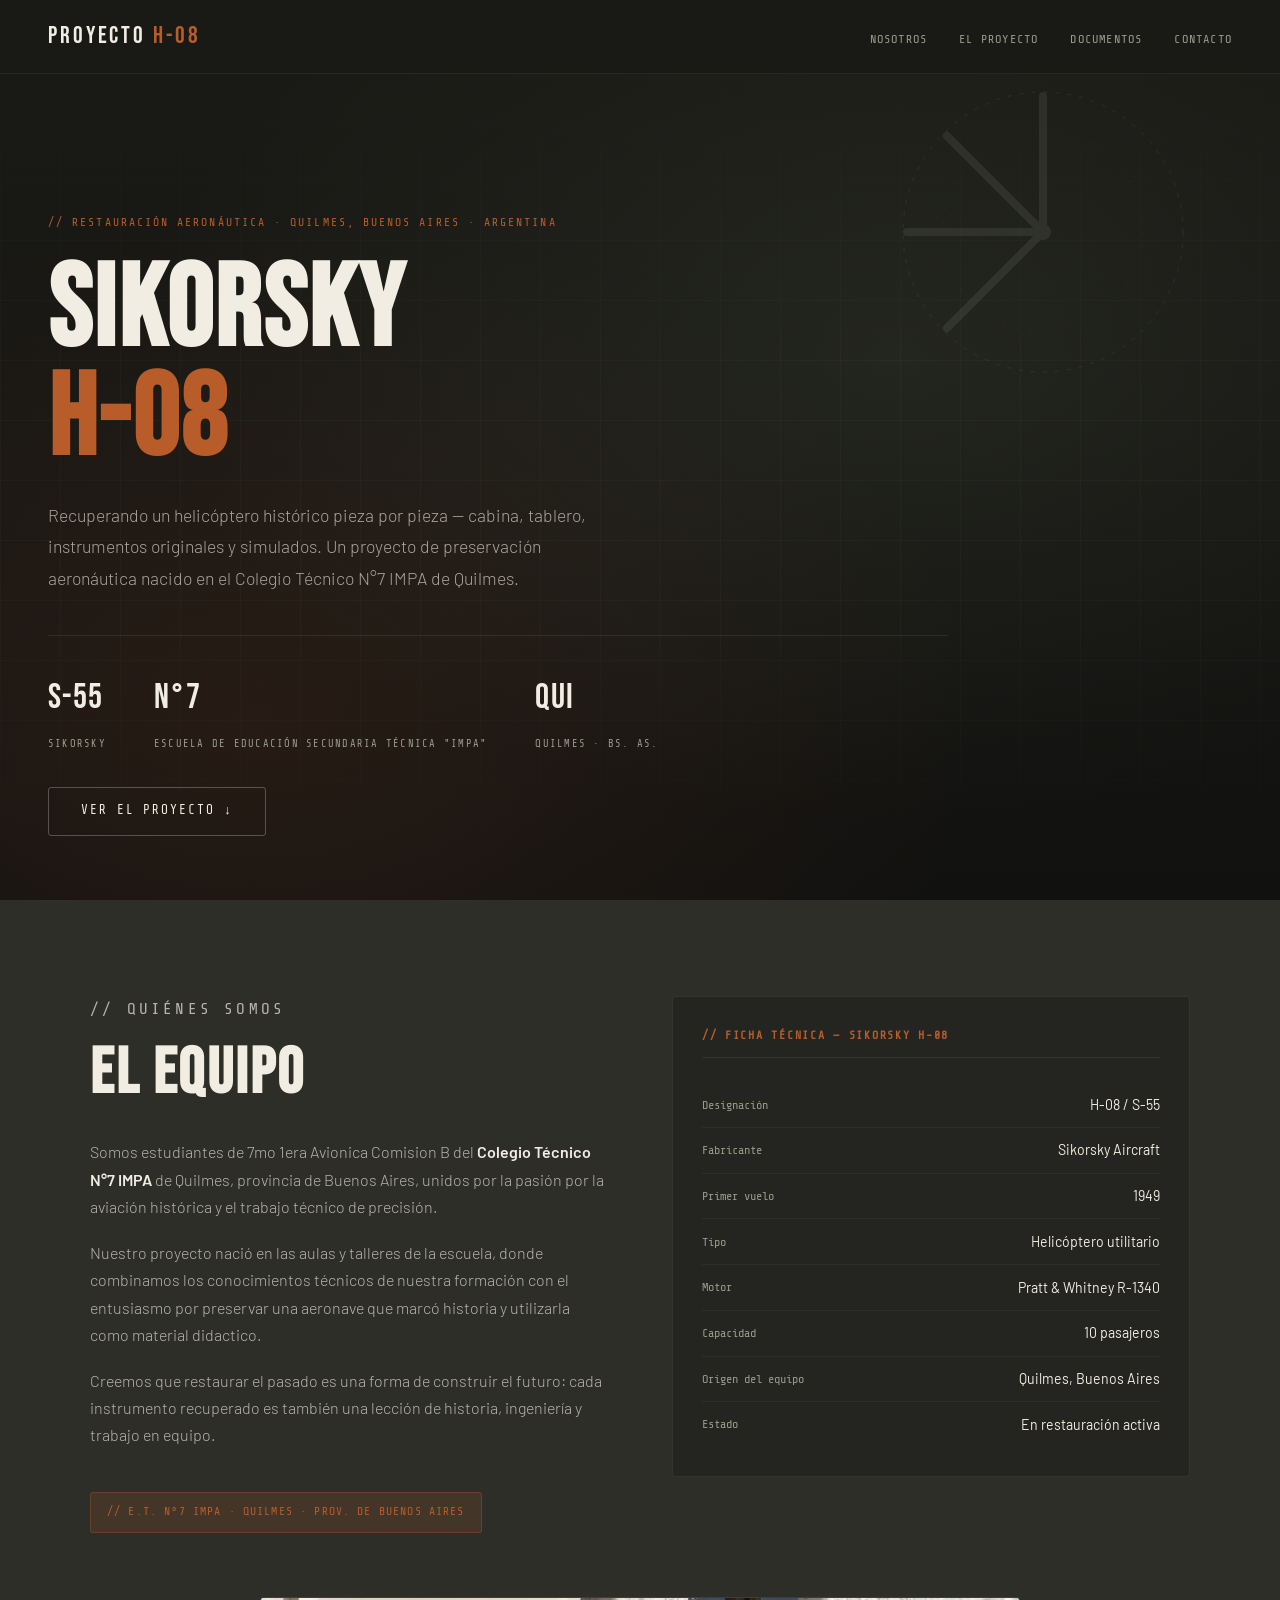
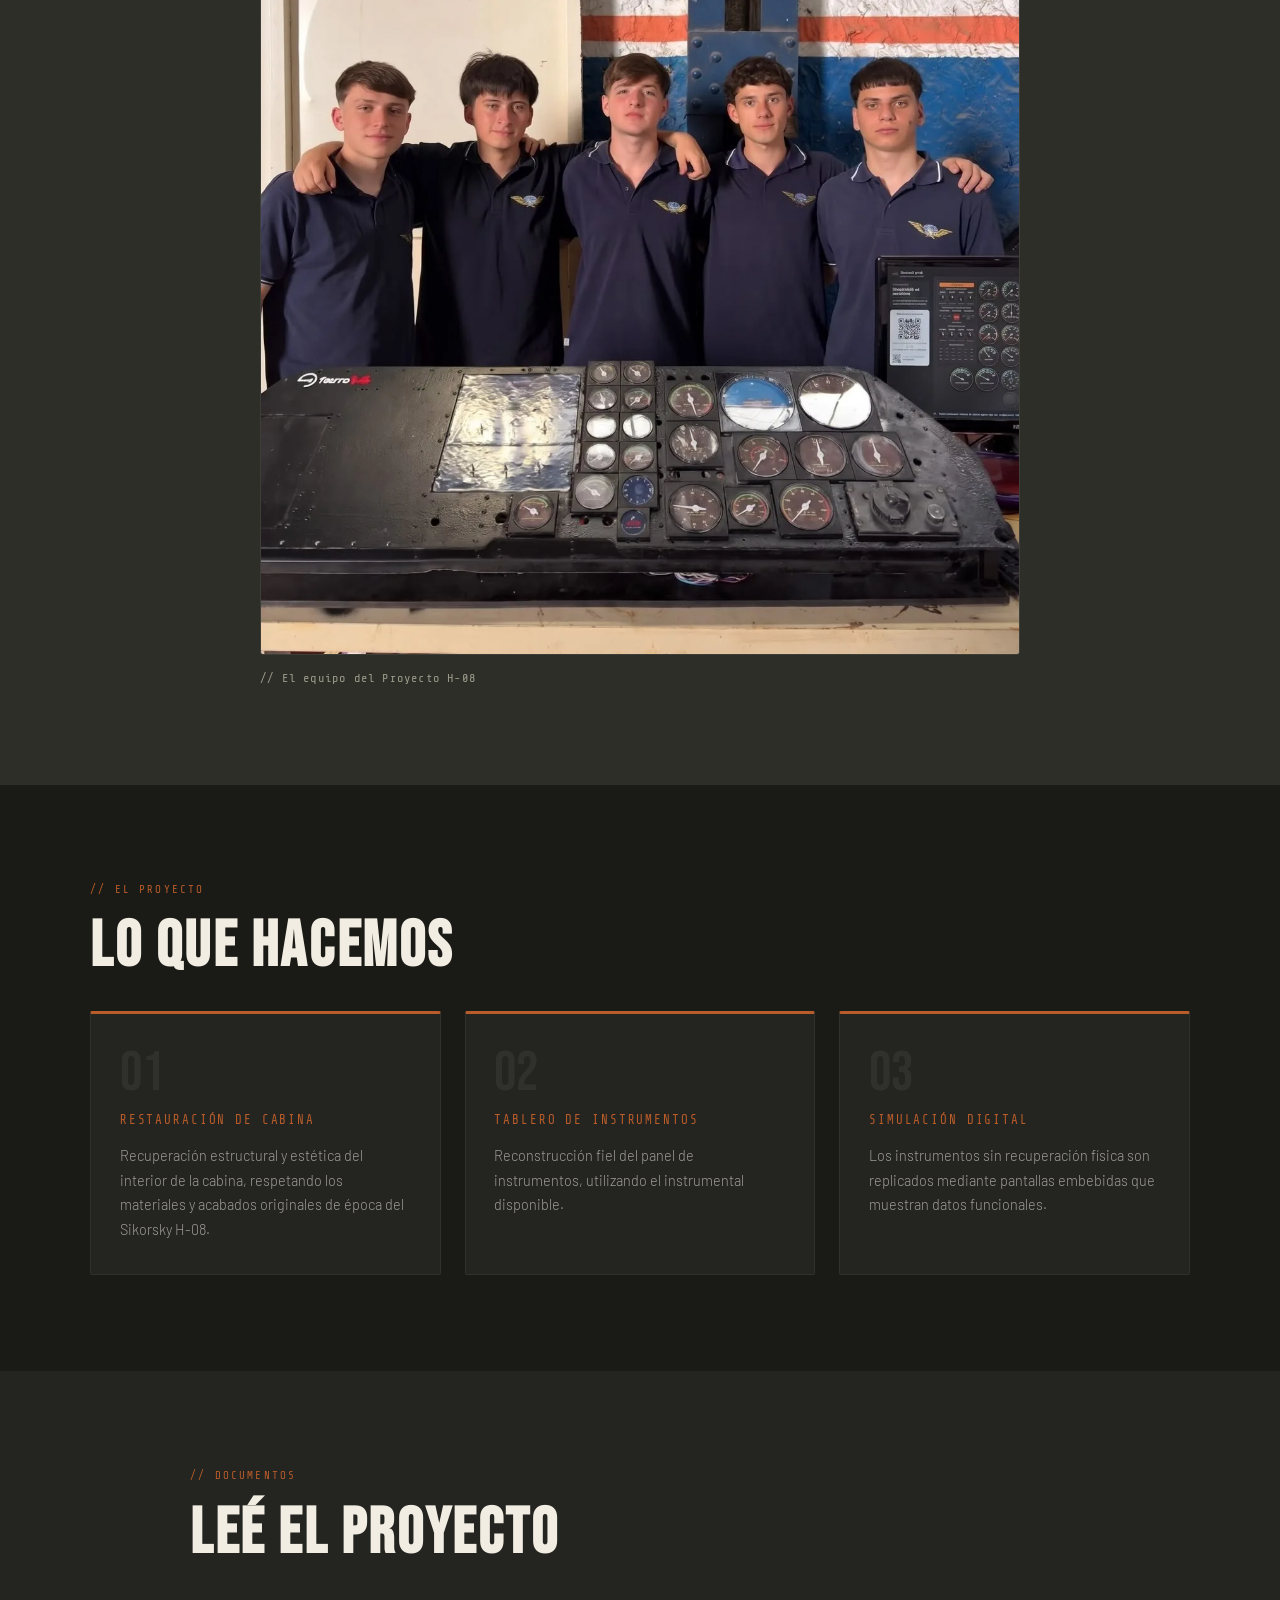
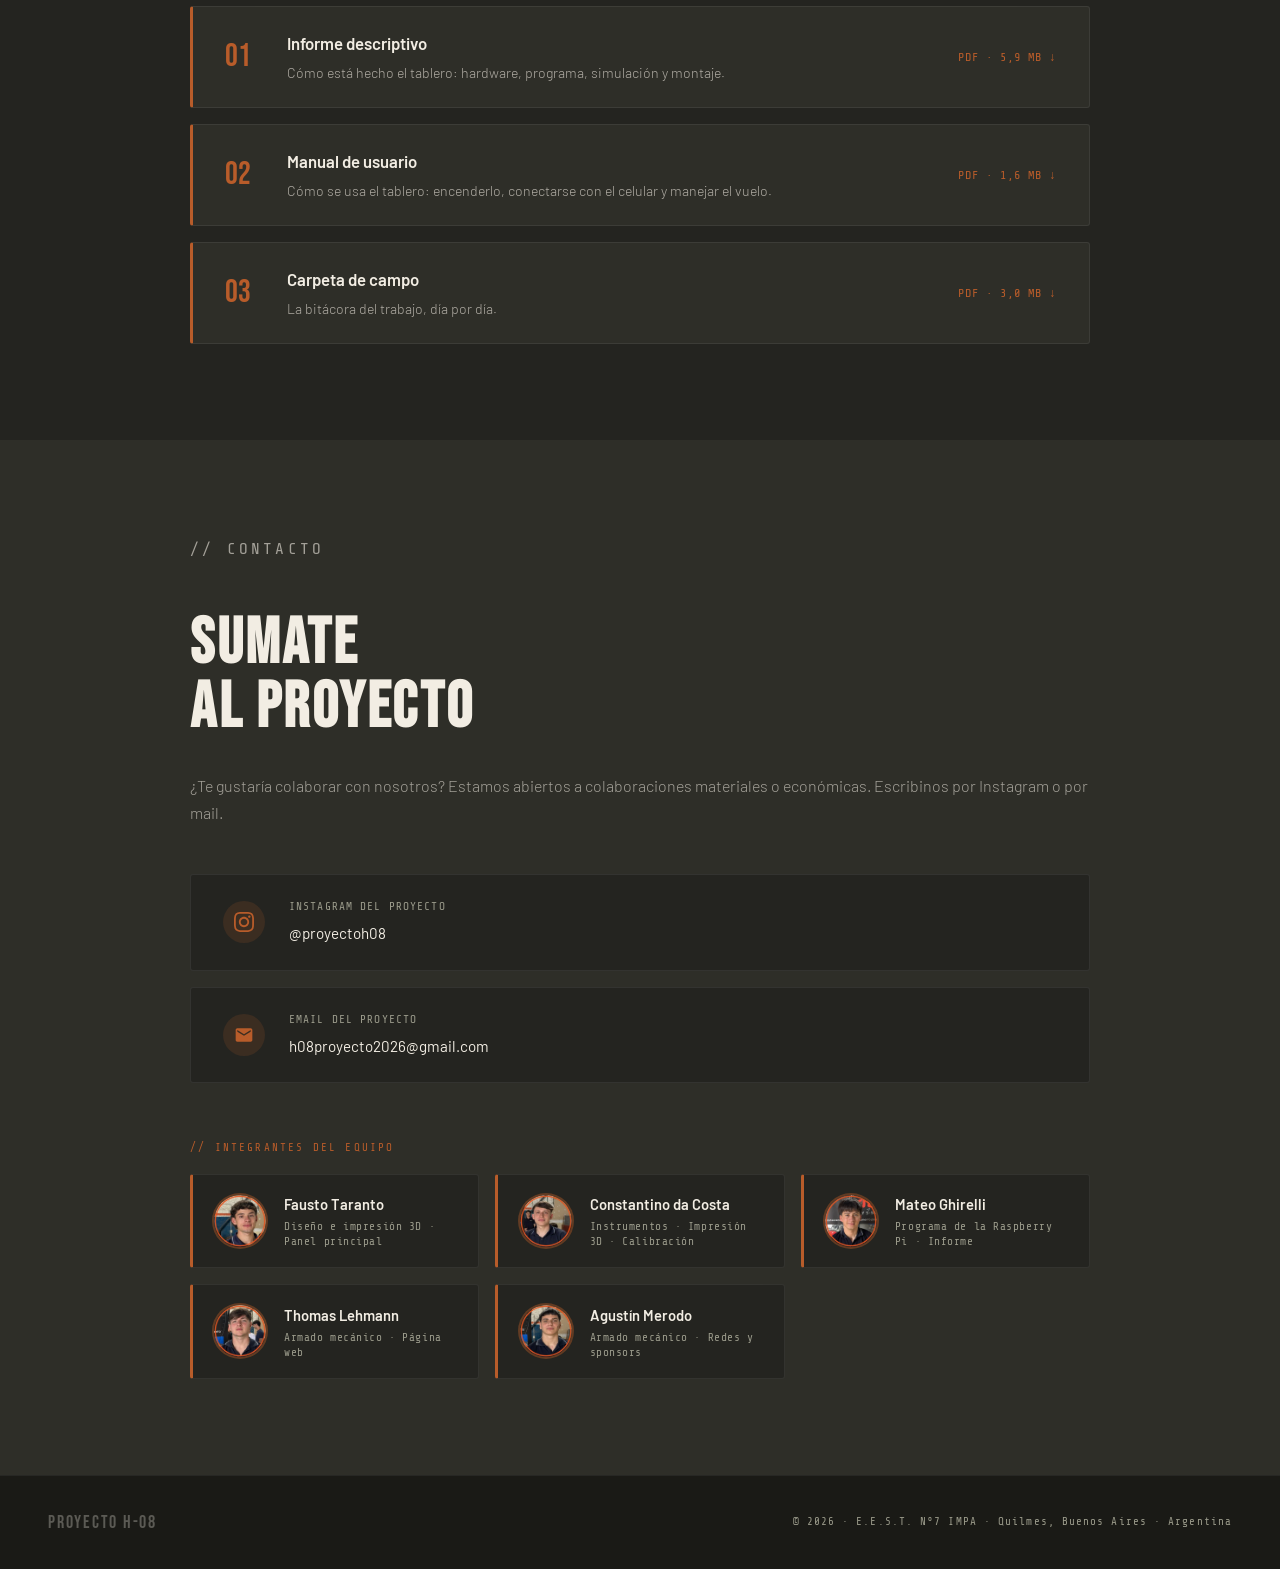
==== Web/index.html @ 8efd5e8c "pagina" ====
<!DOCTYPE html>
<html lang="es">
<head>
  <meta charset="UTF-8" />
  <meta name="viewport" content="width=device-width, initial-scale=1.0" />
  <title>Proyecto H-08 | Restauración Sikorsky</title>
  <meta name="description" content="Proyecto de restauración del Sikorsky H-08 por alumnos del Colegio Técnico N°7 IMPA de Quilmes, Buenos Aires." />
  <link rel="icon" type="image/png" href="img/favicon.png" />
  <link rel="apple-touch-icon" href="img/apple-touch-icon.png" />
  <meta name="theme-color" content="#1a1a16" />
  <!-- Lo que se ve al compartir el link (WhatsApp, Instagram, Facebook) -->
  <meta property="og:type" content="website" />
  <meta property="og:site_name" content="Proyecto H-08" />
  <meta property="og:title" content="Proyecto H-08 · Restauración del Sikorsky S-55" />
  <meta property="og:description" content="Proyecto de restauración del Sikorsky H-08 por alumnos del Colegio Técnico N°7 IMPA de Quilmes, Buenos Aires." />
  <meta property="og:url" content="https://proyecto-h08.github.io/" />
  <meta property="og:image" content="https://proyecto-h08.github.io/img/compartir.jpg" />
  <meta property="og:image:width" content="1200" />
  <meta property="og:image:height" content="630" />
  <meta property="og:locale" content="es_AR" />
  <meta name="twitter:card" content="summary_large_image" />
  <link rel="preconnect" href="https://fonts.googleapis.com" />
  <link rel="preconnect" href="https://fonts.gstatic.com" crossorigin />
  <link href="https://fonts.googleapis.com/css2?family=Bebas+Neue&family=Share+Tech+Mono&family=Barlow:wght@300;400;600&display=swap" rel="stylesheet" />
  <link rel="stylesheet" href="main.css" />
</head>
<body>

  <nav id="navbar">
    <a href="#inicio" class="nav-logo">PROYECTO <span>H-08</span></a>
    <button class="nav-toggle" aria-label="Menú" id="navToggle">
      <span></span><span></span><span></span>
    </button>
    <ul id="navMenu">
      <li><a href="#nosotros">Nosotros</a></li>
      <li><a href="#proyecto">El Proyecto</a></li>
      <li><a href="#documentos">Documentos</a></li>
      <li><a href="#contacto">Contacto</a></li>
    </ul>
  </nav>

  <section id="inicio">
    <div class="hero-bg"></div>
    <div class="hero-grid"></div>

    <svg class="rotor-deco" viewBox="0 0 320 320" xmlns="http://www.w3.org/2000/svg" aria-hidden="true">
      <circle cx="160" cy="160" r="8" fill="white"/>
      <rect x="156" y="20" width="8" height="140" rx="4" fill="white"/>
      <rect x="156" y="160" width="8" height="140" rx="4" fill="white" transform="rotate(90 160 160)"/>
      <rect x="156" y="160" width="8" height="140" rx="4" fill="white" transform="rotate(45 160 160)"/>
      <rect x="156" y="160" width="8" height="140" rx="4" fill="white" transform="rotate(135 160 160)"/>
      <circle cx="160" cy="160" r="140" stroke="white" stroke-width="1" fill="none" stroke-dasharray="4 8"/>
      <circle cx="160" cy="160" r="100" stroke="white" stroke-width="0.5" fill="none" stroke-dasharray="2 12"/>
    </svg>

    <div class="hero-content">
      <p class="hero-tag" data-animate="fade-up">// Restauración Aeronáutica · Quilmes, Buenos Aires · Argentina</p>
      <h1 data-animate="fade-up" data-delay="100">
        SIKORSKY<br><span class="accent">H-08</span>
      </h1>
      <p class="hero-sub" data-animate="fade-up" data-delay="200">
        Recuperando un helicóptero histórico pieza por pieza — cabina, tablero, instrumentos originales y simulados.
        Un proyecto de preservación aeronáutica nacido en el Colegio Técnico N°7 IMPA de Quilmes.
      </p>
      <div class="hero-stats" data-animate="fade-up" data-delay="300">
        <div class="stat-item">
          <span class="stat-num" data-count="8">S-55</span>
          <span class="stat-label">Sikorsky</span>
        </div>
        <div class="stat-item">
          <span class="stat-num">N°7</span>
          <span class="stat-label">Escuela de Educación Secundaria Técnica "IMPA"</span>
        </div>
        <div class="stat-item">
          <span class="stat-num">QUI</span>
          <span class="stat-label">Quilmes · Bs. As.</span>
        </div>
      </div>
      <a href="#proyecto" class="cta-btn" data-animate="fade-up" data-delay="400">Ver el proyecto ↓</a>
    </div>
  </section>

  <!-- ═══ NOSOTROS ═══ -->
  <section id="nosotros">
    <div class="nosotros-grid">
      <div class="nosotros-text" data-animate="fade-right">
        <p class="section-tag">// Quiénes somos</p>
        <h2>EL EQUIPO</h2>
        <p>Somos estudiantes de 7mo 1era Avionica Comision B del <strong>Colegio Técnico N°7 IMPA</strong> de Quilmes, provincia de Buenos Aires, unidos por la pasión por la aviación histórica y el trabajo técnico de precisión.</p>
        <p>Nuestro proyecto nació en las aulas y talleres de la escuela, donde combinamos los conocimientos técnicos de nuestra formación con el entusiasmo por preservar una aeronave que marcó historia y utilizarla como material didactico.</p>
        <p>Creemos que restaurar el pasado es una forma de construir el futuro: cada instrumento recuperado es también una lección de historia, ingeniería y trabajo en equipo.</p>
        <div class="badge-escuela">// E.T. N°7 IMPA · Quilmes · Prov. de Buenos Aires</div>
      </div>
      <div class="spec-panel" data-animate="fade-left">
        <h3>// Ficha técnica — Sikorsky H-08</h3>
        <div class="spec-row"><span class="spec-key">Designación</span><span class="spec-val">H-08 / S-55</span></div>
        <div class="spec-row"><span class="spec-key">Fabricante</span><span class="spec-val">Sikorsky Aircraft</span></div>
        <div class="spec-row"><span class="spec-key">Primer vuelo</span><span class="spec-val">1949</span></div>
        <div class="spec-row"><span class="spec-key">Tipo</span><span class="spec-val">Helicóptero utilitario</span></div>
        <div class="spec-row"><span class="spec-key">Motor</span><span class="spec-val">Pratt & Whitney R-1340</span></div>
        <div class="spec-row"><span class="spec-key">Capacidad</span><span class="spec-val">10 pasajeros</span></div>
        <div class="spec-row"><span class="spec-key">Origen del equipo</span><span class="spec-val">Quilmes, Buenos Aires</span></div>
        <div class="spec-row"><span class="spec-key">Estado</span><span class="spec-val">En restauración activa</span></div>
      </div>
    </div>
    <figure class="foto-equipo" data-animate="fade-up">
      <img src="img/equipo.webp" width="1200" height="1040" loading="lazy" alt="Los cinco integrantes del Proyecto H-08 juntos" />
      <figcaption>// El equipo del Proyecto H-08</figcaption>
    </figure>
  </section>

  <!-- ═══ EL PROYECTO ═══ -->
  <section id="proyecto">
    <div class="proyecto-inner">
      <p class="section-tag" data-animate="fade-up">// El proyecto</p>
      <h2 data-animate="fade-up" data-delay="100">LO QUE HACEMOS</h2>
      <div class="fases-grid">
        <div class="fase-card" data-animate="fade-up" data-delay="100">
          <div class="fase-num">01</div>
          <div class="fase-titulo">Restauración de cabina</div>
          <div class="fase-desc">Recuperación estructural y estética del interior de la cabina, respetando los materiales y acabados originales de época del Sikorsky H-08.</div>
        </div>
        <div class="fase-card" data-animate="fade-up" data-delay="200">
          <div class="fase-num">02</div>
          <div class="fase-titulo">Tablero de instrumentos</div>
          <div class="fase-desc">Reconstrucción  fiel del panel de instrumentos, utilizando el instrumental disponible.</div>
        </div>
        <div class="fase-card" data-animate="fade-up" data-delay="300">
          <div class="fase-num">03</div>
          <div class="fase-titulo">Simulación digital</div>
          <div class="fase-desc">Los instrumentos sin recuperación física son replicados mediante pantallas embebidas que muestran datos funcionales.</div>
        </div>
      </div>
    </div>
  </section>

  <!-- ═══ DOCUMENTOS ═══ -->
  <section id="documentos">
    <div class="documentos-inner">
      <p class="section-tag" data-animate="fade-up">// Documentos</p>
      <h2 data-animate="fade-up" data-delay="100">LEÉ EL PROYECTO</h2>
      <div class="docs-grid" data-animate="fade-up" data-delay="200">
        <a href="docs/Informe_descriptivo_H08.pdf" class="doc-card" target="_blank" rel="noopener">
          <div class="doc-num">01</div>
          <div class="doc-info">
            <span class="doc-titulo">Informe descriptivo</span>
            <span class="doc-desc">Cómo está hecho el tablero: hardware, programa, simulación y montaje.</span>
          </div>
          <span class="doc-bajar">PDF · 5,9 MB ↓</span>
        </a>
        <a href="docs/Manual_de_usuario_H08.pdf" class="doc-card" target="_blank" rel="noopener">
          <div class="doc-num">02</div>
          <div class="doc-info">
            <span class="doc-titulo">Manual de usuario</span>
            <span class="doc-desc">Cómo se usa el tablero: encenderlo, conectarse con el celular y manejar el vuelo.</span>
          </div>
          <span class="doc-bajar">PDF · 1,6 MB ↓</span>
        </a>
        <a href="docs/Carpeta_de_campo_H08.pdf" class="doc-card" target="_blank" rel="noopener">
          <div class="doc-num">03</div>
          <div class="doc-info">
            <span class="doc-titulo">Carpeta de campo</span>
            <span class="doc-desc">La bitácora del trabajo, día por día.</span>
          </div>
          <span class="doc-bajar">PDF · 3,0 MB ↓</span>
        </a>
      </div>
    </div>
  </section>

  <!-- ═══ CONTACTO ═══ -->
  <section id="contacto">
    <div class="contacto-inner contacto-wide">
      <p class="section-tag" data-animate="fade-up">// Contacto</p>
      <h2 data-animate="fade-up" data-delay="100">SUMATE<br>AL PROYECTO</h2>
      <p data-animate="fade-up" data-delay="200">
        ¿Te gustaría colaborar con nosotros? Estamos abiertos a colaboraciones materiales o económicas.
        Escribinos por Instagram o por mail.
      </p>

      <!-- Redes del proyecto -->
      <div class="contact-links" data-animate="fade-up" data-delay="300">

        <a href="https://instagram.com/proyectoh08" class="contact-link" target="_blank" rel="noopener">
          <div class="contact-icon">
            <svg viewBox="0 0 24 24" aria-hidden="true"><path d="M12 2.163c3.204 0 3.584.012 4.85.07 3.252.148 4.771 1.691 4.919 4.919.058 1.265.069 1.645.069 4.849 0 3.205-.012 3.584-.069 4.849-.149 3.225-1.664 4.771-4.919 4.919-1.266.058-1.644.07-4.85.07-3.204 0-3.584-.012-4.849-.07-3.26-.149-4.771-1.699-4.919-4.92-.058-1.265-.07-1.644-.07-4.849 0-3.204.013-3.583.07-4.849.149-3.227 1.664-4.771 4.919-4.919 1.266-.057 1.645-.069 4.849-.069zm0-2.163c-3.259 0-3.667.014-4.947.072-4.358.2-6.78 2.618-6.98 6.98-.059 1.281-.073 1.689-.073 4.948 0 3.259.014 3.668.072 4.948.2 4.358 2.618 6.78 6.98 6.98 1.281.058 1.689.072 4.948.072 3.259 0 3.668-.014 4.948-.072 4.354-.2 6.782-2.618 6.979-6.98.059-1.28.073-1.689.073-4.948 0-3.259-.014-3.667-.072-4.947-.196-4.354-2.617-6.78-6.979-6.98-1.281-.059-1.69-.073-4.949-.073zm0 5.838c-3.403 0-6.162 2.759-6.162 6.162s2.759 6.163 6.162 6.163 6.162-2.759 6.162-6.163c0-3.403-2.759-6.162-6.162-6.162zm0 10.162c-2.209 0-4-1.79-4-4 0-2.209 1.791-4 4-4s4 1.791 4 4c0 2.21-1.791 4-4 4zm6.406-11.845c-.796 0-1.441.645-1.441 1.44s.645 1.44 1.441 1.44c.795 0 1.439-.645 1.439-1.44s-.644-1.44-1.439-1.44z"/></svg>
          </div>
          <div>
            <span class="contact-label">Instagram del proyecto</span>
            <span class="contact-value">@proyectoh08</span>
          </div>
        </a>

        <a href="mailto:h08proyecto2026@gmail.com" class="contact-link">
          <div class="contact-icon">
            <svg viewBox="0 0 24 24" aria-hidden="true"><path d="M20 4H4c-1.1 0-2 .9-2 2v12c0 1.1.9 2 2 2h16c1.1 0 2-.9 2-2V6c0-1.1-.9-2-2-2zm0 4l-8 5-8-5V6l8 5 8-5v2z"/></svg>
          </div>
          <div>
            <span class="contact-label">Email del proyecto</span>
            <span class="contact-value">h08proyecto2026@gmail.com</span>
          </div>
        </a>

      </div>

      <!-- Integrantes -->
      <div class="integrantes-header" data-animate="fade-up" data-delay="100">
        <p class="section-tag">// Integrantes del equipo</p>
      </div>
      <div class="integrantes-grid" data-animate="fade-up" data-delay="200">
        <div class="integrante-card">
          <img class="integrante-foto" src="img/taranto.webp" width="240" height="240" alt="Fausto Taranto" />
          <div class="integrante-info">
            <span class="integrante-nombre">Fausto Taranto</span>
            <span class="integrante-tel">Diseño e impresión 3D · Panel principal</span>
          </div>
        </div>
        <div class="integrante-card">
          <img class="integrante-foto" src="img/dacosta.webp" width="240" height="240" alt="Constantino da Costa" />
          <div class="integrante-info">
            <span class="integrante-nombre">Constantino da Costa</span>
            <span class="integrante-tel">Instrumentos · Impresión 3D · Calibración</span>
          </div>
        </div>
        <div class="integrante-card">
          <img class="integrante-foto" src="img/ghirelli.webp" width="240" height="240" alt="Mateo Ghirelli" />
          <div class="integrante-info">
            <span class="integrante-nombre">Mateo Ghirelli</span>
            <span class="integrante-tel">Programa de la Raspberry Pi · Informe</span>
          </div>
        </div>
        <div class="integrante-card">
          <img class="integrante-foto" src="img/lehmann.webp" width="240" height="240" alt="Thomas Lehmann" />
          <div class="integrante-info">
            <span class="integrante-nombre">Thomas Lehmann</span>
            <span class="integrante-tel">Armado mecánico · Página web</span>
          </div>
        </div>
        <div class="integrante-card">
          <img class="integrante-foto" src="img/merodo.webp" width="240" height="240" alt="Agustín Merodo" />
          <div class="integrante-info">
            <span class="integrante-nombre">Agustín Merodo</span>
            <span class="integrante-tel">Armado mecánico · Redes y sponsors</span>
          </div>
        </div>
      </div>
    </div>
  </section>

  <footer>
    <div class="footer-logo">PROYECTO H-08</div>
    <p>© 2026 · E.E.S.T. N°7 IMPA · Quilmes, Buenos Aires · Argentina</p>
  </footer>

  <script src="main.js"></script>
</body>
</html>
---- Web/main.css ----
/* ══════════════════════════════════════
   PROYECTO H-08 — main.css
   E.T. N°7 IMPA · Quilmes · Buenos Aires
   ══════════════════════════════════════ */

/* ─── RESET & VARIABLES ─── */
*, *::before, *::after {
  box-sizing: border-box;
  margin: 0;
  padding: 0;
}

:root {
  --olive:       #4a5240;
  --olive-light: #7a8a6e;
  --cream:       #f2ede3;
  --rust:        #b85c2a;
  --rust-dim:    rgba(184, 92, 42, 0.15);
  --rust-border: rgba(184, 92, 42, 0.3);
  --dark:        #1a1a16;
  --mid:         #2e2e28;
  --panel:       #242420;
  --metal:       #3a3a34;
  --text-muted:  #9a9a8a;
  --white-soft:  rgba(242, 237, 227, 0.65);

  --font-display: 'Bebas Neue', sans-serif;
  --font-mono:    'Share Tech Mono', monospace;
  --font-body:    'Barlow', sans-serif;

  --transition: 0.25s ease;
  --radius: 3px;
}

html {
  scroll-behavior: smooth;
  font-size: 16px;
}

body {
  background: var(--dark);
  color: var(--cream);
  font-family: var(--font-body);
  font-weight: 300;
  line-height: 1.7;
  overflow-x: hidden;
}

/* ─── SCROLL BAR ─── */
::-webkit-scrollbar { width: 6px; }
::-webkit-scrollbar-track { background: var(--dark); }
::-webkit-scrollbar-thumb { background: var(--rust); border-radius: 3px; }

/* ─── NAVBAR ─── */
#navbar {
  position: fixed;
  top: 0; left: 0; right: 0;
  z-index: 1000;
  display: flex;
  align-items: center;
  justify-content: space-between;
  padding: 1rem 3rem;
  background: rgba(26, 26, 22, 0.92);
  backdrop-filter: blur(10px);
  -webkit-backdrop-filter: blur(10px);
  border-bottom: 1px solid rgba(255, 255, 255, 0.06);
  transition: padding var(--transition), box-shadow var(--transition);
}

#navbar.scrolled {
  padding: 0.7rem 3rem;
  box-shadow: 0 4px 30px rgba(0,0,0,0.4);
}

.nav-logo {
  font-family: var(--font-display);
  font-size: 1.5rem;
  letter-spacing: 0.12em;
  color: var(--cream);
  text-decoration: none;
  transition: opacity var(--transition);
}
.nav-logo:hover { opacity: 0.8; }
.nav-logo span { color: var(--rust); }

#navbar ul {
  list-style: none;
  display: flex;
  gap: 2rem;
}

#navbar ul a {
  font-family: var(--font-mono);
  font-size: 0.75rem;
  color: var(--text-muted);
  text-decoration: none;
  letter-spacing: 0.1em;
  text-transform: uppercase;
  transition: color var(--transition);
  position: relative;
  padding-bottom: 2px;
}

#navbar ul a::after {
  content: '';
  position: absolute;
  bottom: 0; left: 0;
  width: 0; height: 1px;
  background: var(--rust);
  transition: width var(--transition);
}

#navbar ul a:hover { color: var(--cream); }
#navbar ul a:hover::after { width: 100%; }

/* Hamburger (mobile) */
.nav-toggle {
  display: none;
  flex-direction: column;
  gap: 5px;
  background: none;
  border: none;
  cursor: pointer;
  padding: 4px;
}
.nav-toggle span {
  display: block;
  width: 24px;
  height: 2px;
  background: var(--cream);
  border-radius: 2px;
  transition: transform var(--transition), opacity var(--transition);
}
.nav-toggle.open span:nth-child(1) { transform: translateY(7px) rotate(45deg); }
.nav-toggle.open span:nth-child(2) { opacity: 0; }
.nav-toggle.open span:nth-child(3) { transform: translateY(-7px) rotate(-45deg); }

/* ─── HERO ─── */
#inicio {
  min-height: 100vh;
  display: flex;
  flex-direction: column;
  justify-content: flex-end;
  padding: 8rem 3rem 4rem;
  position: relative;
  overflow: hidden;
}

.hero-bg {
  position: absolute; inset: 0;
  background:
    radial-gradient(ellipse at 70% 40%, rgba(74, 82, 64, 0.25) 0%, transparent 60%),
    radial-gradient(ellipse at 20% 80%, rgba(184, 92, 42, 0.12) 0%, transparent 50%),
    linear-gradient(180deg, var(--dark) 0%, #111110 100%);
}

.hero-grid {
  position: absolute; inset: 0;
  background-image:
    linear-gradient(rgba(255,255,255,0.025) 1px, transparent 1px),
    linear-gradient(90deg, rgba(255,255,255,0.025) 1px, transparent 1px);
  background-size: 60px 60px;
  mask-image: linear-gradient(180deg, transparent 0%, black 40%, black 70%, transparent 100%);
  -webkit-mask-image: linear-gradient(180deg, transparent 0%, black 40%, black 70%, transparent 100%);
}

.rotor-deco {
  position: absolute;
  top: 8%; right: 6%;
  width: 320px; height: 320px;
  opacity: 0.07;
  animation: spin 30s linear infinite;
}

@keyframes spin { to { transform: rotate(360deg); } }

.hero-content {
  position: relative;
  z-index: 2;
  max-width: 900px;
}

.hero-tag {
  font-family: var(--font-mono);
  font-size: 0.72rem;
  color: var(--rust);
  letter-spacing: 0.18em;
  text-transform: uppercase;
  margin-bottom: 1.5rem;
}

h1 {
  font-family: var(--font-display);
  font-size: clamp(4rem, 9vw, 8rem);
  line-height: 0.95;
  letter-spacing: 0.02em;
  color: var(--cream);
  margin-bottom: 1.5rem;
}
h1 .accent { color: var(--rust); }

.hero-sub {
  font-size: 1.1rem;
  font-weight: 300;
  color: var(--white-soft);
  max-width: 540px;
  margin-bottom: 2.5rem;
  line-height: 1.8;
}

.hero-stats {
  display: flex;
  gap: 3rem;
  border-top: 1px solid rgba(255,255,255,0.08);
  padding-top: 2rem;
  margin-bottom: 2rem;
  flex-wrap: wrap;
}

.stat-num {
  font-family: var(--font-display);
  font-size: 2.2rem;
  color: var(--cream);
  letter-spacing: 0.04em;
  display: block;
}
.stat-label {
  font-family: var(--font-mono);
  font-size: 0.65rem;
  color: var(--text-muted);
  letter-spacing: 0.12em;
  text-transform: uppercase;
}

.cta-btn {
  display: inline-block;
  font-family: var(--font-mono);
  font-size: 0.8rem;
  letter-spacing: 0.15em;
  text-transform: uppercase;
  color: var(--cream);
  border: 1px solid rgba(255,255,255,0.25);
  padding: 0.8rem 2rem;
  text-decoration: none;
  border-radius: var(--radius);
  transition: background var(--transition), border-color var(--transition), transform var(--transition);
}
.cta-btn:hover {
  background: var(--rust);
  border-color: var(--rust);
  transform: translateY(-2px);
}

/* ─── SECTIONS COMMON ─── */
section { padding: 6rem 3rem; }

.section-tag {
  font-family: var(--font-mono);
  font-size: 0.68rem;
  color: var(--rust);
  letter-spacing: 0.2em;
  text-transform: uppercase;
  margin-bottom: 1rem;
}

h2 {
  font-family: var(--font-display);
  font-size: clamp(2.5rem, 5vw, 4rem);
  letter-spacing: 0.04em;
  line-height: 1;
  margin-bottom: 2rem;
  color: var(--cream);
}

/* ─── NOSOTROS ─── */
#nosotros { background: var(--mid); }

.nosotros-grid {
  display: grid;
  grid-template-columns: 1fr 1fr;
  gap: 4rem;
  align-items: start;
  max-width: 1100px;
  margin: 0 auto;
}

.nosotros-text p {
  color: rgba(242, 237, 227, 0.7);
  margin-bottom: 1.2rem;
  font-size: 1rem;
}
.nosotros-text strong { color: var(--cream); font-weight: 600; }

.badge-escuela {
  display: inline-block;
  margin-top: 1.5rem;
  background: var(--rust-dim);
  border: 1px solid var(--rust-border);
  border-radius: var(--radius);
  padding: 0.6rem 1rem;
  font-family: var(--font-mono);
  font-size: 0.72rem;
  color: var(--rust);
  letter-spacing: 0.1em;
  text-transform: uppercase;
}

.spec-panel {
  background: var(--panel);
  border: 1px solid rgba(255,255,255,0.07);
  border-radius: 4px;
  padding: 1.8rem;
}

.spec-panel h3 {
  font-family: var(--font-mono);
  font-size: 0.72rem;
  color: var(--rust);
  letter-spacing: 0.15em;
  text-transform: uppercase;
  margin-bottom: 1.5rem;
  padding-bottom: 0.75rem;
  border-bottom: 1px solid rgba(255,255,255,0.07);
}

.spec-row {
  display: flex;
  justify-content: space-between;
  align-items: center;
  padding: 0.65rem 0;
  border-bottom: 1px solid rgba(255,255,255,0.04);
  font-size: 0.88rem;
  gap: 1rem;
}
.spec-row:last-child { border-bottom: none; }

.spec-key {
  color: var(--text-muted);
  font-family: var(--font-mono);
  font-size: 0.75rem;
  white-space: nowrap;
}
.spec-val { color: var(--cream); font-weight: 400; text-align: right; }

/* ─── EL PROYECTO ─── */
#proyecto { background: var(--dark); }

.proyecto-inner {
  max-width: 1100px;
  margin: 0 auto;
}

.fases-grid {
  display: grid;
  grid-template-columns: repeat(3, 1fr);
  gap: 1.5rem;
}

.fase-card {
  background: var(--panel);
  border: 1px solid rgba(255,255,255,0.06);
  border-top: 3px solid var(--rust);
  padding: 2rem 1.8rem;
  border-radius: 2px;
  transition: border-color var(--transition), transform var(--transition), box-shadow var(--transition);
}

.fase-card:hover {
  border-top-color: var(--olive-light);
  transform: translateY(-6px);
  box-shadow: 0 12px 40px rgba(0,0,0,0.4);
}

.fase-num {
  font-family: var(--font-display);
  font-size: 3.5rem;
  color: rgba(255,255,255,0.06);
  line-height: 1;
  margin-bottom: 0.5rem;
  transition: color var(--transition);
}
.fase-card:hover .fase-num { color: rgba(184,92,42,0.15); }

.fase-titulo {
  font-family: var(--font-mono);
  font-size: 0.78rem;
  color: var(--rust);
  letter-spacing: 0.15em;
  text-transform: uppercase;
  margin-bottom: 0.8rem;
}

.fase-desc {
  color: rgba(242, 237, 227, 0.6);
  font-size: 0.9rem;
  line-height: 1.7;
}

/* ─── CONTACTO ─── */
#contacto { background: var(--mid); }

.contacto-inner {
  max-width: 700px;
  margin: 0 auto;
}

.contacto-inner > p {
  color: rgba(242, 237, 227, 0.6);
  margin-bottom: 3rem;
  font-size: 1rem;
}

.contact-links {
  display: flex;
  flex-direction: column;
  gap: 1rem;
}

.contact-link {
  display: flex;
  align-items: center;
  gap: 1.5rem;
  padding: 1.4rem 2rem;
  background: var(--panel);
  border: 1px solid rgba(255,255,255,0.07);
  border-radius: var(--radius);
  text-decoration: none;
  color: var(--cream);
  transition: background var(--transition), border-color var(--transition), transform var(--transition);
}

.contact-link:hover {
  background: var(--metal);
  border-color: var(--rust);
  transform: translateX(8px);
}

.contact-icon {
  width: 42px; height: 42px;
  background: var(--rust-dim);
  border-radius: 50%;
  display: flex;
  align-items: center;
  justify-content: center;
  flex-shrink: 0;
  transition: background var(--transition);
}
.contact-link:hover .contact-icon { background: rgba(184,92,42,0.3); }
.contact-icon svg { width: 20px; height: 20px; fill: var(--rust); }

.contact-label {
  font-family: var(--font-mono);
  font-size: 0.7rem;
  color: var(--text-muted);
  letter-spacing: 0.1em;
  text-transform: uppercase;
  display: block;
  margin-bottom: 3px;
}
.contact-value { font-size: 0.95rem; font-weight: 400; color: var(--cream); }

/* ─── INTEGRANTES ─── */
.contacto-wide { max-width: 900px !important; }

.integrantes-header {
  margin-top: 3.5rem;
  margin-bottom: 1rem;
}

.integrantes-grid {
  display: grid;
  grid-template-columns: repeat(auto-fill, minmax(260px, 1fr));
  gap: 1rem;
}

.integrante-card {
  display: flex;
  align-items: center;
  gap: 1rem;
  padding: 1.1rem 1.2rem;
  background: var(--panel);
  border: 1px solid rgba(255,255,255,0.07);
  border-left: 3px solid var(--rust);
  border-radius: var(--radius);
  text-decoration: none;
  color: var(--cream);
  transition: background var(--transition), border-color var(--transition), transform var(--transition), box-shadow var(--transition);
  position: relative;
}

.integrante-card:hover {
  background: var(--metal);
  transform: translateY(-3px);
  box-shadow: 0 8px 24px rgba(0,0,0,0.35);
}

.integrante-avatar {
  width: 42px; height: 42px;
  background: var(--rust-dim);
  border: 1px solid var(--rust-border);
  border-radius: 50%;
  display: flex;
  align-items: center;
  justify-content: center;
  font-family: var(--font-display);
  font-size: 0.95rem;
  color: var(--rust);
  letter-spacing: 0.05em;
  flex-shrink: 0;
  transition: background var(--transition), border-color var(--transition), color var(--transition);
}

.integrante-card:hover .integrante-avatar {
  background: rgba(37, 211, 102, 0.12);
  border-color: rgba(37, 211, 102, 0.35);
  color: #25d366;
}

.integrante-info {
  flex: 1;
  min-width: 0;
}

.integrante-nombre {
  display: block;
  font-size: 0.92rem;
  font-weight: 600;
  color: var(--cream);
  white-space: nowrap;
  overflow: hidden;
  text-overflow: ellipsis;
}

.integrante-tel {
  display: block;
  font-family: var(--font-mono);
  font-size: 0.7rem;
  color: var(--text-muted);
  letter-spacing: 0.05em;
  margin-top: 2px;
}

.integrante-wa {
  width: 28px; height: 28px;
  display: flex;
  align-items: center;
  justify-content: center;
  flex-shrink: 0;
  opacity: 0.35;
  transition: opacity var(--transition);
}
.integrante-card:hover .integrante-wa { opacity: 1; }
.integrante-wa svg { width: 18px; height: 18px; fill: #25d366; }

/* ─── FOOTER ─── */
footer {
  background: var(--dark);
  border-top: 1px solid rgba(255,255,255,0.06);
  padding: 2rem 3rem;
  display: flex;
  justify-content: space-between;
  align-items: center;
}

.footer-logo {
  font-family: var(--font-display);
  font-size: 1.1rem;
  color: rgba(242, 237, 227, 0.3);
  letter-spacing: 0.1em;
}

footer p {
  font-family: var(--font-mono);
  font-size: 0.68rem;
  color: var(--text-muted);
  letter-spacing: 0.1em;
}

/* ─── ANIMACIONES ─── */
[data-animate] {
  opacity: 0;
  transform: translateY(24px);
  transition: opacity 0.6s ease, transform 0.6s ease;
}
[data-animate="fade-right"] { transform: translateX(-24px); }
[data-animate="fade-left"]  { transform: translateX(24px); }

[data-animate].visible {
  opacity: 1;
  transform: none;
}

/* ─── RESPONSIVE ─── */
@media (max-width: 900px) {
  .nosotros-grid { grid-template-columns: 1fr; gap: 2.5rem; }
  .fases-grid    { grid-template-columns: 1fr; }
}

@media (max-width: 768px) {
  #navbar {
    padding: 1rem 1.5rem;
    flex-wrap: wrap;
    gap: 0;
  }

  .nav-toggle { display: flex; }

  #navbar #navMenu {
    display: none;
    flex-direction: column;
    width: 100%;
    gap: 0;
    padding: 1rem 0;
    border-top: 1px solid rgba(255,255,255,0.06);
    margin-top: 0.5rem;
  }
  #navbar #navMenu.open { display: flex; }
  #navMenu li { padding: 0.5rem 0; }

  #inicio, section { padding: 5rem 1.5rem 3rem; }
  footer          { padding: 1.5rem; flex-direction: column; gap: 0.5rem; text-align: center; }

  .hero-stats { gap: 1.5rem; }
  .rotor-deco { width: 180px; height: 180px; top: 12%; right: 0; }
}

@media (max-width: 480px) {
  h1 { font-size: clamp(3rem, 12vw, 5rem); }
  .hero-sub { font-size: 1rem; }
  .contact-link { padding: 1.1rem 1.2rem; }
}


/* ─── FOTO DEL EQUIPO ─── */
.foto-equipo {
  max-width: 760px;
  margin: 4rem auto 0;
}
.foto-equipo img {
  display: block;
  width: 100%;
  height: auto;
  border: 1px solid rgba(255,255,255,0.08);
  border-radius: var(--radius);
}
.foto-equipo figcaption {
  font-family: var(--font-mono);
  font-size: 0.75rem;
  color: var(--text-muted);
  letter-spacing: 0.1em;
  margin-top: 0.8rem;
}

/* ─── FOTOS DE LOS INTEGRANTES ─── */
.integrante-foto {
  width: 56px; height: 56px;
  border-radius: 50%;
  object-fit: cover;
  border: 2px solid var(--rust-border);
  flex-shrink: 0;
  background: var(--rust-dim);
}
.integrante-card:hover .integrante-foto { border-color: var(--rust); }
.integrante-card .integrante-tel { white-space: normal; line-height: 1.35; }

/* ─── DOCUMENTOS ─── */
#documentos {
  background: var(--panel);
  padding: 6rem 3rem;
}
.documentos-inner { max-width: 900px; margin: 0 auto; }
.docs-grid {
  display: flex;
  flex-direction: column;
  gap: 1rem;
  margin-top: 2.5rem;
}
.doc-card {
  display: flex;
  align-items: center;
  gap: 1.5rem;
  padding: 1.4rem 2rem;
  background: var(--mid);
  border: 1px solid rgba(255,255,255,0.07);
  border-left: 3px solid var(--rust);
  border-radius: var(--radius);
  text-decoration: none;
  color: var(--cream);
  transition: background var(--transition), transform var(--transition);
}
.doc-card:hover { background: var(--metal); transform: translateX(8px); }
.doc-num {
  font-family: var(--font-display);
  font-size: 2rem;
  color: var(--rust);
  flex-shrink: 0;
  width: 2.4rem;
}
.doc-info { flex: 1; min-width: 0; }
.doc-titulo { display: block; font-weight: 600; font-size: 1.05rem; }
.doc-desc { display: block; font-size: 0.88rem; color: var(--white-soft); margin-top: 3px; }
.doc-bajar {
  font-family: var(--font-mono);
  font-size: 0.75rem;
  color: var(--rust);
  letter-spacing: 0.08em;
  white-space: nowrap;
  flex-shrink: 0;
}
@media (max-width: 600px) {
  #documentos { padding: 4.5rem 1.5rem; }
  .doc-card { flex-wrap: wrap; gap: 0.6rem 1rem; padding: 1.1rem 1.2rem; }
  .doc-bajar { width: 100%; padding-left: 3.4rem; }
  .foto-equipo { margin-top: 3rem; }
}
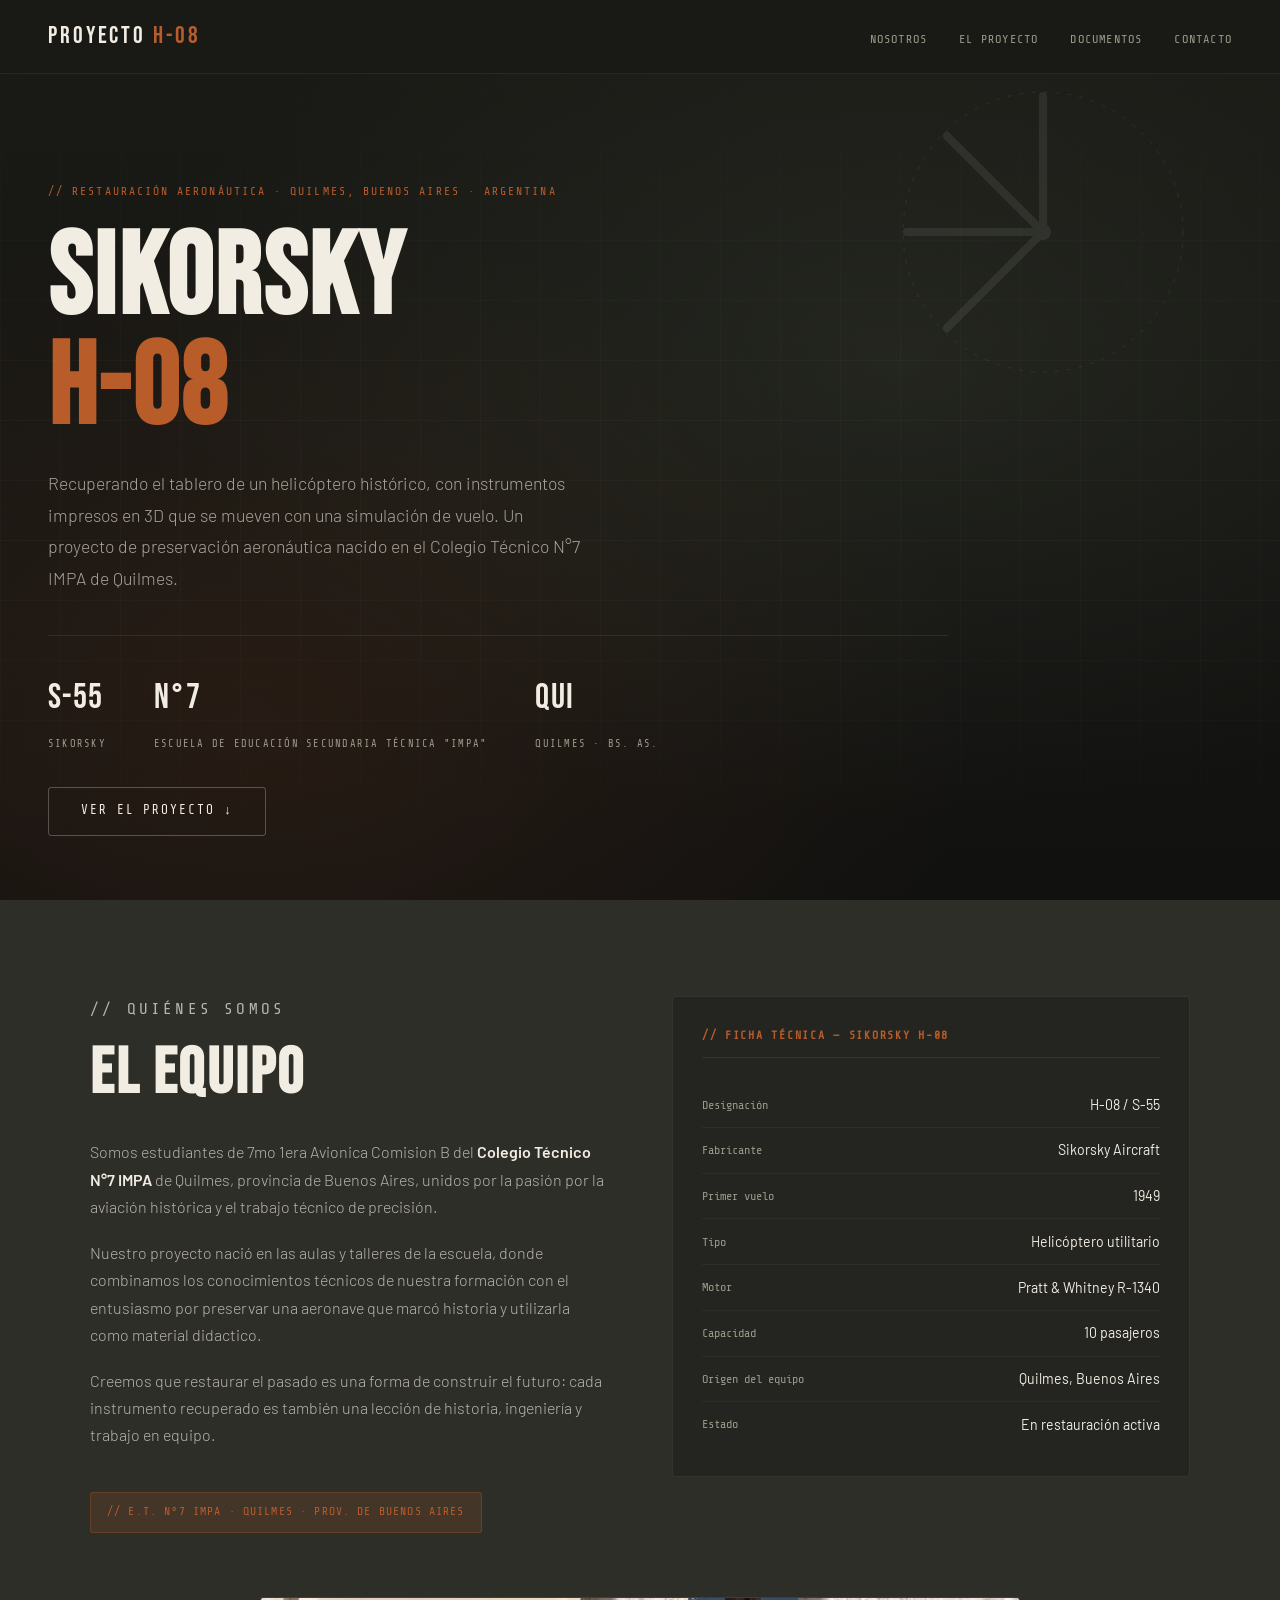
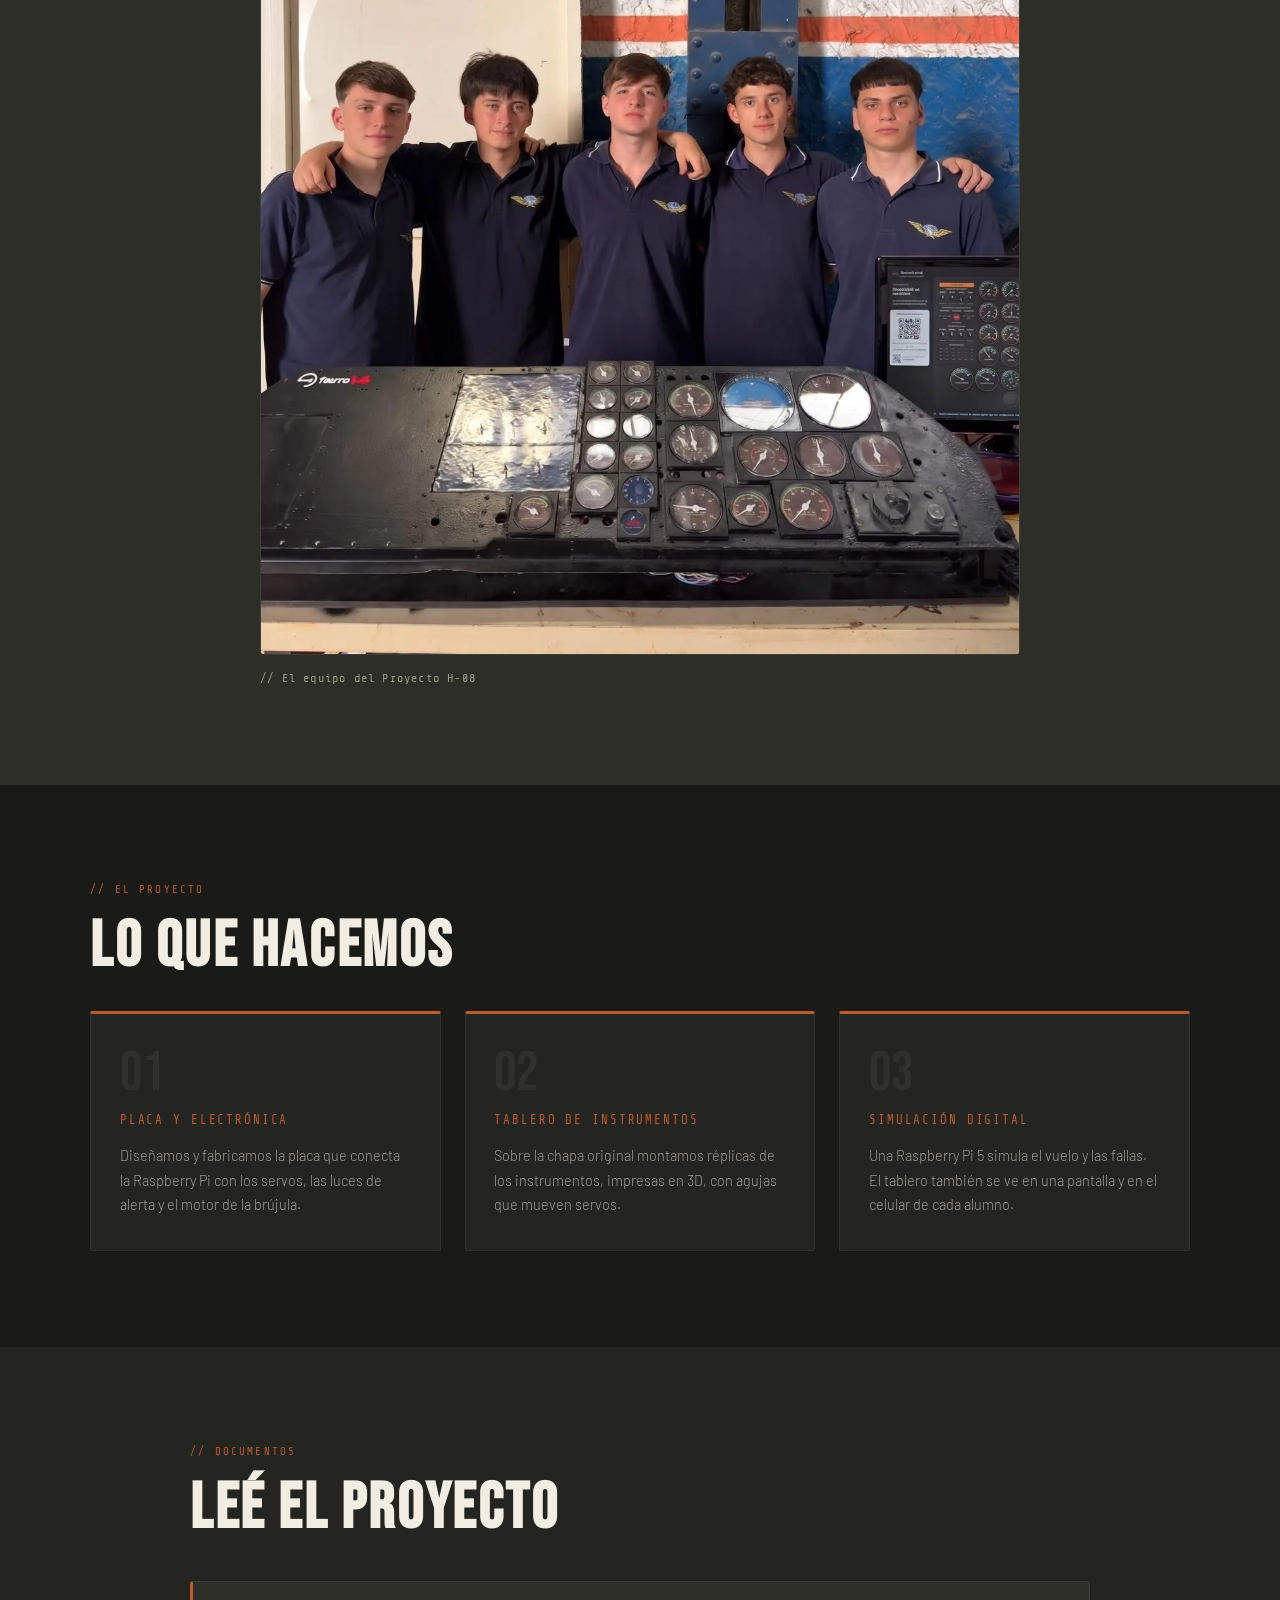
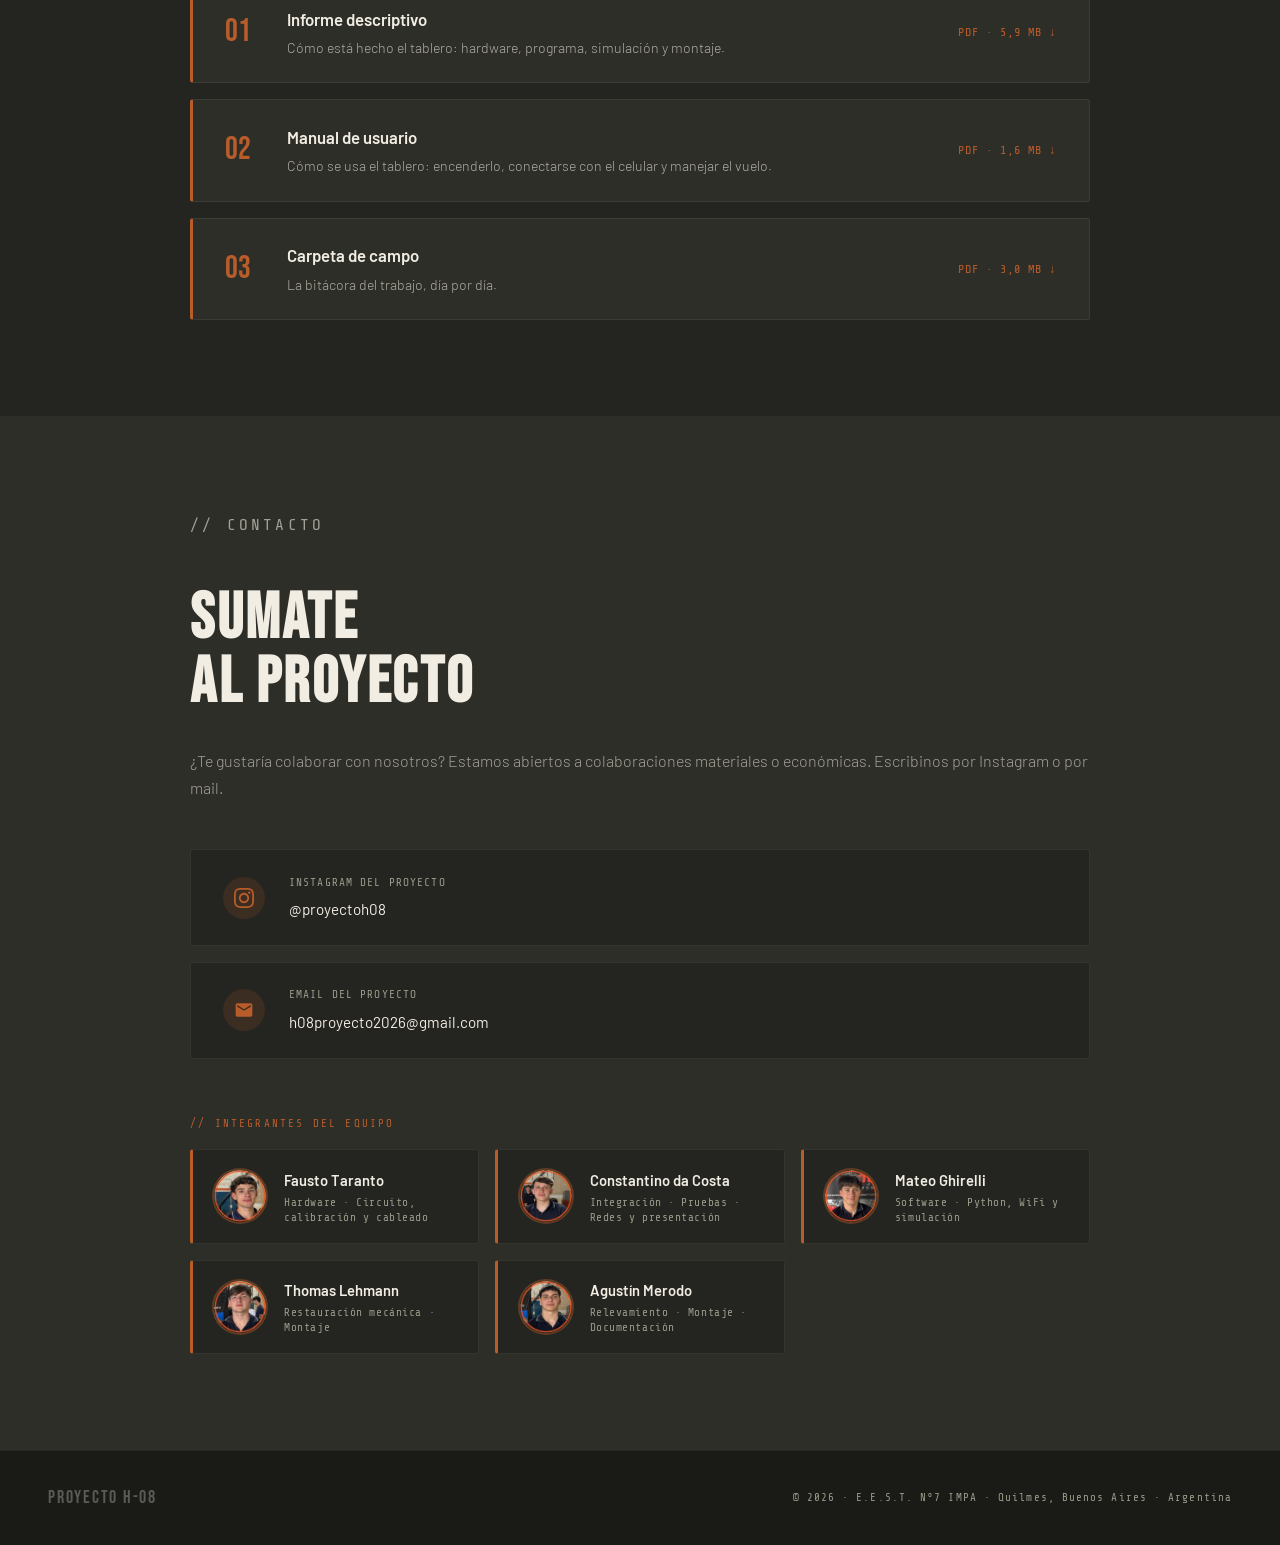
==== commit 546da10d: "roles del equipo y textos segun como quedo el proyecto" ====
--- a/Web/index.html
+++ b/Web/index.html
@@ -59,7 +59,7 @@
         SIKORSKY<br><span class="accent">H-08</span>
       </h1>
       <p class="hero-sub" data-animate="fade-up" data-delay="200">
-        Recuperando un helicóptero histórico pieza por pieza — cabina, tablero, instrumentos originales y simulados.
+        Recuperando el tablero de un helicóptero histórico, con instrumentos impresos en 3D que se mueven con una simulación de vuelo.
         Un proyecto de preservación aeronáutica nacido en el Colegio Técnico N°7 IMPA de Quilmes.
       </p>
       <div class="hero-stats" data-animate="fade-up" data-delay="300">
@@ -117,18 +117,18 @@
       <div class="fases-grid">
         <div class="fase-card" data-animate="fade-up" data-delay="100">
           <div class="fase-num">01</div>
-          <div class="fase-titulo">Restauración de cabina</div>
-          <div class="fase-desc">Recuperación estructural y estética del interior de la cabina, respetando los materiales y acabados originales de época del Sikorsky H-08.</div>
+          <div class="fase-titulo">Placa y electrónica</div>
+          <div class="fase-desc">Diseñamos y fabricamos la placa que conecta la Raspberry Pi con los servos, las luces de alerta y el motor de la brújula.</div>
         </div>
         <div class="fase-card" data-animate="fade-up" data-delay="200">
           <div class="fase-num">02</div>
           <div class="fase-titulo">Tablero de instrumentos</div>
-          <div class="fase-desc">Reconstrucción  fiel del panel de instrumentos, utilizando el instrumental disponible.</div>
+          <div class="fase-desc">Sobre la chapa original montamos réplicas de los instrumentos, impresas en 3D, con agujas que mueven servos.</div>
         </div>
         <div class="fase-card" data-animate="fade-up" data-delay="300">
           <div class="fase-num">03</div>
           <div class="fase-titulo">Simulación digital</div>
-          <div class="fase-desc">Los instrumentos sin recuperación física son replicados mediante pantallas embebidas que muestran datos funcionales.</div>
+          <div class="fase-desc">Una Raspberry Pi 5 simula el vuelo y las fallas. El tablero también se ve en una pantalla y en el celular de cada alumno.</div>
         </div>
       </div>
     </div>
@@ -212,35 +212,35 @@
           <img class="integrante-foto" src="img/taranto.webp" width="240" height="240" alt="Fausto Taranto" />
           <div class="integrante-info">
             <span class="integrante-nombre">Fausto Taranto</span>
-            <span class="integrante-tel">Diseño e impresión 3D · Panel principal</span>
+            <span class="integrante-tel">Hardware · Circuito, calibración y cableado</span>
           </div>
         </div>
         <div class="integrante-card">
           <img class="integrante-foto" src="img/dacosta.webp" width="240" height="240" alt="Constantino da Costa" />
           <div class="integrante-info">
             <span class="integrante-nombre">Constantino da Costa</span>
-            <span class="integrante-tel">Instrumentos · Impresión 3D · Calibración</span>
+            <span class="integrante-tel">Integración · Pruebas · Redes y presentación</span>
           </div>
         </div>
         <div class="integrante-card">
           <img class="integrante-foto" src="img/ghirelli.webp" width="240" height="240" alt="Mateo Ghirelli" />
           <div class="integrante-info">
             <span class="integrante-nombre">Mateo Ghirelli</span>
-            <span class="integrante-tel">Programa de la Raspberry Pi · Informe</span>
+            <span class="integrante-tel">Software · Python, WiFi y simulación</span>
           </div>
         </div>
         <div class="integrante-card">
           <img class="integrante-foto" src="img/lehmann.webp" width="240" height="240" alt="Thomas Lehmann" />
           <div class="integrante-info">
             <span class="integrante-nombre">Thomas Lehmann</span>
-            <span class="integrante-tel">Armado mecánico · Página web</span>
+            <span class="integrante-tel">Restauración mecánica · Montaje</span>
           </div>
         </div>
         <div class="integrante-card">
           <img class="integrante-foto" src="img/merodo.webp" width="240" height="240" alt="Agustín Merodo" />
           <div class="integrante-info">
             <span class="integrante-nombre">Agustín Merodo</span>
-            <span class="integrante-tel">Armado mecánico · Redes y sponsors</span>
+            <span class="integrante-tel">Relevamiento · Montaje · Documentación</span>
           </div>
         </div>
       </div>
